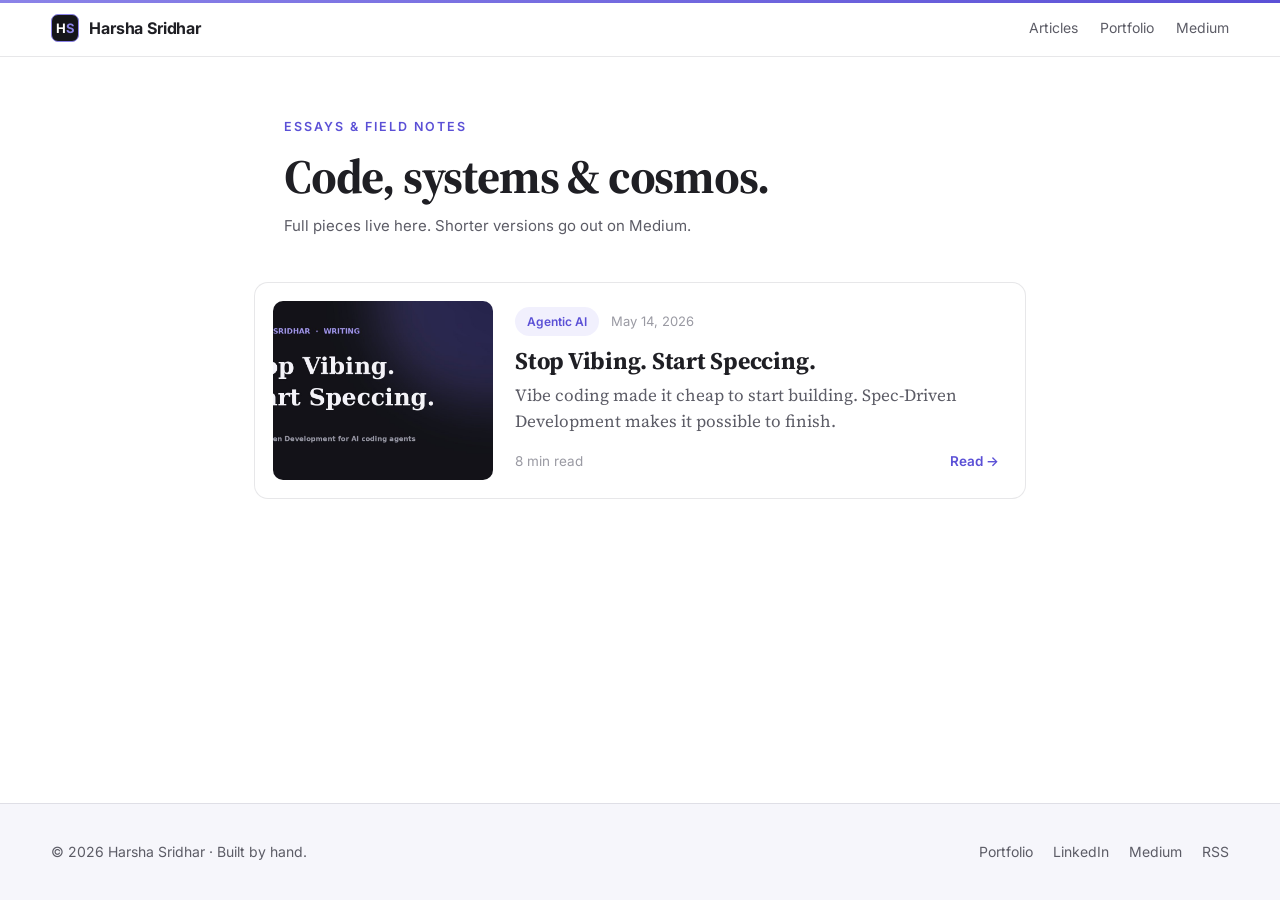
==== index.html @ 5231258b "added first blog" ====
<!DOCTYPE html>
<html lang="en">
<head>
<meta charset="UTF-8">
<meta name="viewport" content="width=device-width, initial-scale=1.0">
<title>Writing — Harsha Sridhar</title>
<meta name="description" content="Essays on distributed systems, agentic AI, and engineering by Harsha Sridhar (MS Harsha), Senior Software Engineer at Roku.">
<link rel="canonical" href="https://blog.msharsha.com/">
<meta name="author" content="Harsha Sridhar">
<meta property="og:type" content="website">
<meta property="og:title" content="Writing — Harsha Sridhar">
<meta property="og:description" content="Essays on distributed systems, agentic AI, and engineering.">
<meta property="og:url" content="https://blog.msharsha.com/">
<meta property="og:image" content="https://msharsha.com/og-image.jpg">
<meta name="twitter:card" content="summary_large_image">
<link rel="icon" href="https://msharsha.com/favicon.ico" sizes="any">
<link rel="apple-touch-icon" href="https://msharsha.com/apple-touch-icon.png">
<link rel="alternate" type="application/rss+xml" title="Harsha Sridhar — Writing" href="/feed.xml">
<link rel="preconnect" href="https://fonts.googleapis.com">
<link rel="preconnect" href="https://fonts.gstatic.com" crossorigin>
<link rel="stylesheet" href="https://fonts.googleapis.com/css2?family=Source+Serif+4:ital,opsz,wght@0,8..60,400;0,8..60,600;0,8..60,700;1,8..60,400&family=Inter:wght@400;500;600;700&display=swap" media="print" onload="this.media='all'">
<noscript><link rel="stylesheet" href="https://fonts.googleapis.com/css2?family=Source+Serif+4:ital,opsz,wght@0,8..60,400;0,8..60,600;0,8..60,700;1,8..60,400&family=Inter:wght@400;500;600;700&display=swap"></noscript>
<link rel="stylesheet" href="/style.css">
<script src="/components.js"></script>
<!-- Analytics (same GA4 property as the portfolio, so all traffic is in one place) -->
<script async src="https://www.googletagmanager.com/gtag/js?id=G-H9NJDMDFE2"></script>
<script>window.dataLayer=window.dataLayer||[];function gtag(){dataLayer.push(arguments);}gtag('js',new Date());gtag('config','G-H9NJDMDFE2');</script>
</head>
<body>

<site-header></site-header>

<main>

  <div class="masthead">
    <p class="eyebrow">Essays &amp; field notes</p>
    <h1>Code, systems &amp; cosmos.</h1>
    <p>Full pieces live here. Shorter versions go out on Medium.</p>
  </div>

  <ul class="feed">

    <!-- ▼▼ Newest post on top. Copy this whole <li> block for each new article. ▼▼ -->
    <li>
      <a class="card" href="/posts/stop-vibing-start-speccing.html">
        <div class="card-thumb">
          <img src="/images/cover-stop-vibing.jpg" alt="Stop Vibing. Start Speccing. — cover" width="220" height="140" loading="lazy" decoding="async">
        </div>
        <div class="card-body">
          <div class="card-top">
            <span class="chip">Agentic AI</span>
            <span class="card-date">May 14, 2026</span>
          </div>
          <h2 class="card-title">Stop Vibing. Start Speccing.</h2>
          <p class="card-dek">Vibe coding made it cheap to start building. Spec-Driven Development makes it possible to finish.</p>
          <div class="card-foot">
            <span>8 min read</span>
            <span class="arrow">Read →</span>
          </div>
        </div>
      </a>
    </li>
    <!-- ▲▲ end post block ▲▲ -->

  </ul>

</main>

<site-footer></site-footer>

</body>
</html>
---- style.css ----
/* ═══════════════════════════════════════════════════════════
   blog.msharsha.com — long-form reading theme
   Own identity (HS wordmark + portfolio purple). Generic
   editorial reading layout — NOT a clone of any platform.
   ═══════════════════════════════════════════════════════════ */

*,*::before,*::after{box-sizing:border-box;margin:0;padding:0}

:root{
  /* Ink + surface */
  --ink:#1f1f24;
  --ink-2:#5c5c66;
  --ink-3:#9a9aa3;
  --bg:#ffffff;
  --surface:#f6f6fb;
  --border:rgba(20,20,40,0.10);

  /* Brand — carried over from the portfolio so the two feel related */
  --accent:#5b50d6;       /* readable purple for links on white */
  --accent-soft:#8B83E8;  /* portfolio purple, used for accents/monogram */
  --accent-tint:rgba(139,131,232,0.12);

  /* Type */
  --serif:'Source Serif 4', Georgia, 'Times New Roman', serif;
  --sans:'Inter', -apple-system, BlinkMacSystemFont, 'Segoe UI', system-ui, sans-serif;
  --mono:'JetBrains Mono', 'Menlo', 'Monaco', 'Courier New', monospace;

  --max:700px;
}

html{-webkit-text-size-adjust:100%}
body{
  background:var(--bg);
  color:var(--ink);
  font-family:var(--serif);
  font-size:20px;
  line-height:1.75;
  -webkit-font-smoothing:antialiased;
  text-rendering:optimizeLegibility;
  /* sticky footer: header / content / footer — content takes the slack
     so the footer pins to the bottom even when a page is short */
  min-height:100vh;
  display:grid;
  grid-template-rows:auto 1fr auto;
}
site-header,site-footer{display:block}

/* thin brand bar at the very top */
body::before{
  content:'';position:fixed;top:0;left:0;right:0;height:3px;z-index:200;
  background:linear-gradient(90deg,var(--accent-soft),var(--accent));
}

a{color:var(--accent);text-decoration:none}
a:hover{text-decoration:underline}

/* ── SITE HEADER (rendered by <site-header> web component) ── */
.site-header{
  position:sticky;top:3px;z-index:100;
  background:rgba(255,255,255,0.88);backdrop-filter:saturate(180%) blur(10px);
  border-bottom:1px solid var(--border);
}
.site-header .inner{
  padding:14px clamp(20px,4vw,52px);
  display:flex;align-items:center;justify-content:space-between;
}
.brand{display:flex;align-items:center;gap:10px;font-family:var(--sans);font-weight:700;font-size:16px;color:var(--ink);letter-spacing:-.01em}
.brand:hover{text-decoration:none}
.brand .mono{
  width:28px;height:28px;border-radius:7px;flex-shrink:0;
  display:flex;align-items:center;justify-content:center;
  font-family:var(--sans);font-size:13px;font-weight:700;color:#fff;
  background:#15151a;border:1px solid var(--accent-soft);
}
.brand .mono em{color:var(--accent-soft);font-style:normal}
.nav{display:flex;align-items:center;gap:22px;font-family:var(--sans);font-size:14px}
.nav a{color:var(--ink-2)}
.nav a:hover{color:var(--ink);text-decoration:none}
@media(max-width:520px){.nav{gap:16px;font-size:13px}.brand span.full{display:none}}

/* ── SITE FOOTER (rendered by <site-footer> web component) ── */
.site-footer{
  border-top:1px solid var(--border);margin-top:80px;background:var(--surface);
}
.site-footer .inner{
  padding:36px clamp(20px,4vw,52px);
  display:flex;flex-wrap:wrap;gap:18px;align-items:center;justify-content:space-between;
  font-family:var(--sans);font-size:14px;color:var(--ink-2);
}
.site-footer a{color:var(--ink-2)}
.site-footer a:hover{color:var(--ink)}
.site-footer .flinks{display:flex;gap:20px;flex-wrap:wrap}

/* ── PAGE WRAP ── */
.page{max-width:var(--max);margin:0 auto;padding:56px 24px 40px}

/* ════════ INDEX — MASTHEAD + CARD FEED ════════ */
.masthead{max-width:760px;margin:0 auto;padding:60px 24px 30px}
.masthead .eyebrow{font-family:var(--sans);font-size:12.5px;font-weight:600;letter-spacing:.16em;text-transform:uppercase;color:var(--accent);margin-bottom:14px}
.masthead h1{font-family:var(--serif);font-size:clamp(34px,6vw,48px);font-weight:700;letter-spacing:-.025em;line-height:1.06;margin-bottom:12px}
.masthead p{font-family:var(--sans);font-size:15px;color:var(--ink-2);line-height:1.6;max-width:480px}

.feed{max-width:820px;margin:0 auto;padding:14px 24px 0;display:flex;flex-direction:column;gap:18px;list-style:none}
.card{display:flex;gap:22px;align-items:stretch;background:#fff;border:1px solid var(--border);border-radius:14px;padding:18px;transition:transform .18s ease,box-shadow .18s ease,border-color .18s ease}
.card:hover{text-decoration:none;transform:translateY(-3px);box-shadow:0 14px 36px rgba(20,20,40,.10);border-color:var(--accent-soft)}
.card-thumb{flex:0 0 220px;border-radius:10px;overflow:hidden;background:var(--surface)}
.card-thumb img{width:100%;height:100%;min-height:140px;object-fit:cover;display:block}
.card-body{flex:1;min-width:0;display:flex;flex-direction:column;padding:6px 8px 6px 0}
.card-top{display:flex;align-items:center;gap:12px;margin-bottom:10px}
.chip{font-family:var(--sans);font-size:12px;font-weight:600;color:var(--accent);background:var(--accent-tint);padding:4px 12px;border-radius:100px}
.card-date{font-family:var(--sans);font-size:13px;color:var(--ink-3)}
.card-title{font-family:var(--serif);font-size:24px;font-weight:700;line-height:1.22;letter-spacing:-.01em;color:var(--ink);margin-bottom:8px}
.card:hover .card-title{color:var(--accent)}
.card-dek{font-size:17px;color:var(--ink-2);line-height:1.5;margin-bottom:16px}
.card-foot{display:flex;align-items:center;justify-content:space-between;margin-top:auto;font-family:var(--sans);font-size:13.5px;color:var(--ink-3)}
.card-foot .arrow{color:var(--accent);font-weight:600}
@media(max-width:560px){
  .card{flex-direction:column;gap:0;padding:0;overflow:hidden}
  .card-thumb{flex:0 0 auto}
  .card-thumb img{min-height:0;aspect-ratio:2/1}
  .card-body{padding:18px 20px 20px}
}

/* Article cover / hero image */
.cover{display:block;width:100%;height:auto;border-radius:10px;margin:8px 0 40px}

/* ════════ ARTICLE ════════ */
.tags{display:flex;flex-wrap:wrap;gap:8px;margin-bottom:26px}
.tag{font-family:var(--sans);font-size:12.5px;color:var(--ink-2);background:var(--surface);border:1px solid var(--border);padding:5px 13px;border-radius:100px}

article h1, .page > h1{
  font-family:var(--serif);font-size:clamp(30px,5.2vw,44px);font-weight:700;
  line-height:1.14;letter-spacing:-.02em;color:var(--ink);margin-bottom:16px;
}
.subtitle{font-family:var(--serif);font-size:22px;font-weight:400;line-height:1.5;color:var(--ink-2);margin-bottom:34px}

/* Author / meta row */
.byline{display:flex;align-items:center;gap:13px;padding-bottom:24px;margin-bottom:8px}
.avatar{
  width:46px;height:46px;border-radius:50%;flex-shrink:0;
  display:flex;align-items:center;justify-content:center;color:#fff;
  font-family:var(--sans);font-size:16px;font-weight:700;
  background:linear-gradient(135deg,var(--accent-soft) 0%,var(--accent) 100%);
}
.byline .who{font-family:var(--sans);font-size:15px;font-weight:600;color:var(--ink)}
.byline .meta{font-family:var(--sans);font-size:13.5px;color:var(--ink-2);margin-top:2px}
.byline .meta a{color:var(--ink-2);text-decoration:underline}

/* Canonical / cross-post note */
.crosspost{
  font-family:var(--sans);font-size:13.5px;color:var(--ink-2);
  background:var(--surface);border:1px solid var(--border);border-radius:8px;
  padding:12px 16px;margin:0 0 40px;line-height:1.5;
}

/* Body */
article p{margin-bottom:28px}
article h2{font-family:var(--serif);font-size:28px;font-weight:700;line-height:1.25;letter-spacing:-.01em;margin:54px 0 16px}
article h3{font-family:var(--serif);font-size:23px;font-weight:700;line-height:1.3;margin:40px 0 12px}
article ul,article ol{margin:0 0 28px 1.2em}
article li{margin-bottom:10px}
strong{font-weight:700}
em{font-style:italic}

/* Pull quote */
.pull-quote{position:relative;margin:44px 0;padding-left:24px;font-size:24px;line-height:1.5;font-style:italic;color:var(--ink)}
.pull-quote::before{content:'';position:absolute;left:0;top:4px;bottom:4px;width:3px;background:var(--accent)}

/* Figures / diagrams (break slightly wider than the text column) */
figure{margin:44px -20px;text-align:center}
figure img,figure svg{width:100%;height:auto;display:block;border-radius:6px}
.inline-diagram{overflow-x:auto;background:var(--surface);border:1px solid var(--border);border-radius:8px;padding:20px}
figcaption{font-family:var(--sans);font-size:13px;color:var(--ink-3);margin-top:12px;line-height:1.5;padding:0 24px}

/* Code */
code{background:var(--surface);padding:2px 6px;border-radius:4px;font-family:var(--mono);font-size:.82em;border:1px solid var(--border)}
pre{background:#15151a;color:#e8e8ee;border-radius:8px;padding:22px 24px;margin:32px -8px;overflow-x:auto;font-family:var(--mono);font-size:14px;line-height:1.7}
pre code{background:none;border:none;padding:0;font-size:14px;color:inherit}

/* Section divider */
.divider{text-align:center;margin:46px 0;color:var(--ink-3);letter-spacing:.4em;font-size:13px;user-select:none}

/* References */
.refs{border-top:1px solid var(--border);padding-top:28px;margin-top:52px}
.refs h4{font-family:var(--sans);font-size:12.5px;font-weight:700;letter-spacing:.08em;text-transform:uppercase;color:var(--ink-3);margin-bottom:14px}
.refs ul{list-style:none;margin:0;padding:0;font-family:var(--sans);font-size:13.5px;line-height:1.95;color:var(--ink-2)}
.refs a{color:var(--ink-2);text-decoration:underline}
.refs a:hover{color:var(--ink)}

/* End-of-post CTA — your own, not a clap bar */
.endcta{border-top:1px solid var(--border);margin-top:52px;padding-top:32px;font-family:var(--sans)}
.endcta .h{font-family:var(--serif);font-size:22px;font-weight:700;color:var(--ink);margin-bottom:10px}
.endcta p{font-size:16px;color:var(--ink-2);line-height:1.6;margin-bottom:18px}
.endcta .btns{display:flex;gap:12px;flex-wrap:wrap}
.endcta .btn{display:inline-flex;align-items:center;gap:7px;font-size:14px;padding:9px 18px;border-radius:100px;border:1px solid var(--border);color:var(--ink);transition:background .2s,border-color .2s}
.endcta .btn:hover{text-decoration:none;background:var(--accent-tint);border-color:var(--accent-soft)}
.endcta .btn.primary{background:var(--accent);color:#fff;border-color:var(--accent)}
.endcta .btn.primary:hover{background:#4a40c4}

@media(max-width:480px){
  body{font-size:18px}
  .subtitle{font-size:18px}
  figure{margin:36px -8px}
  pre{margin:28px -8px;padding:16px 14px}
}
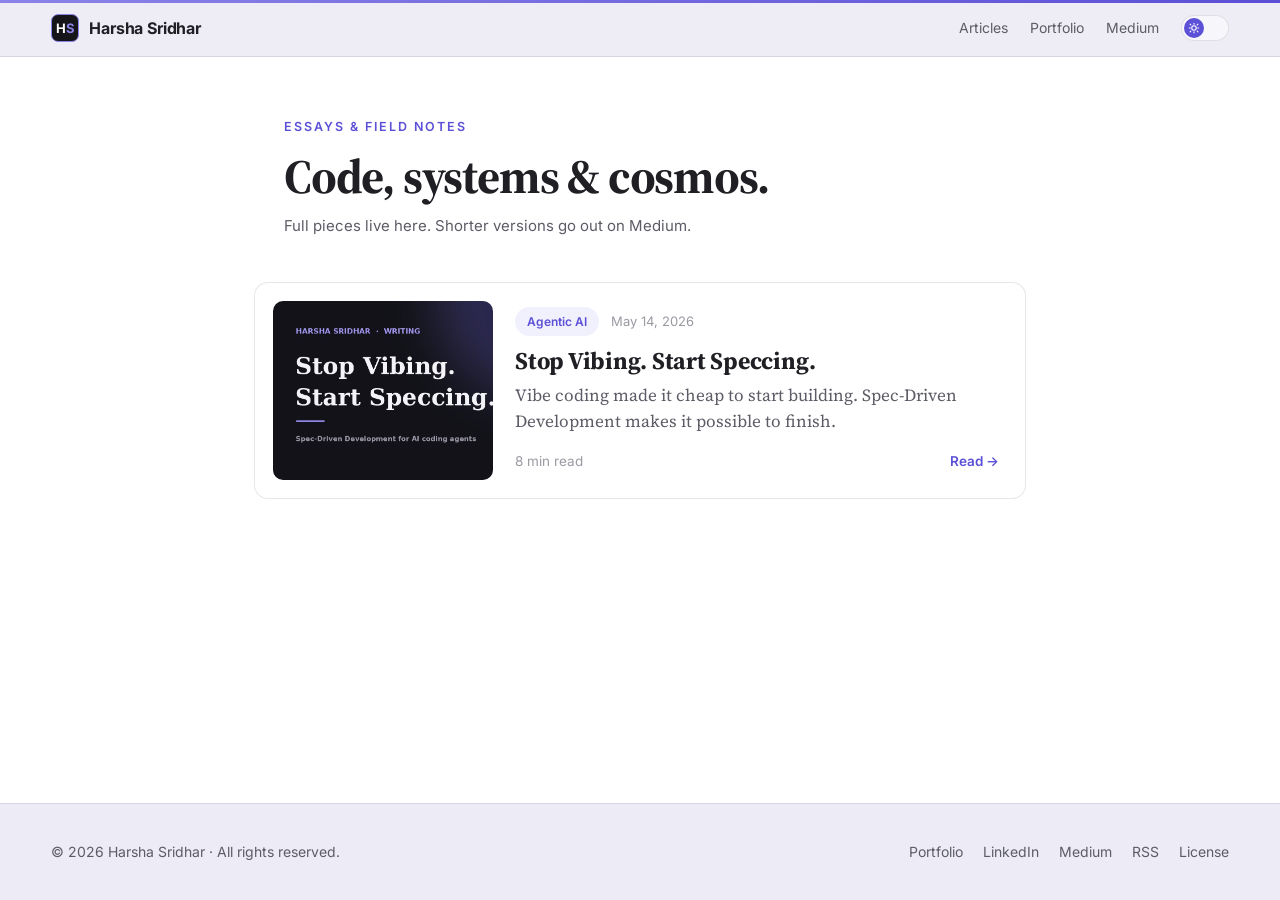
==== commit f1e42410: "display issue for mobile, license added, light/dark mode toggle added" ====
--- a/index.html
+++ b/index.html
@@ -3,12 +3,14 @@
 <head>
 <meta charset="UTF-8">
 <meta name="viewport" content="width=device-width, initial-scale=1.0">
-<title>Writing — Harsha Sridhar</title>
+<script>(function(){try{var s=localStorage.getItem('theme');document.documentElement.setAttribute('data-theme',(s==='light'||s==='dark')?s:(matchMedia('(prefers-color-scheme:dark)').matches?'dark':'light'));}catch(e){}})();</script>
+<title>Blog — Harsha Sridhar</title>
 <meta name="description" content="Essays on distributed systems, agentic AI, and engineering by Harsha Sridhar (MS Harsha), Senior Software Engineer at Roku.">
 <link rel="canonical" href="https://blog.msharsha.com/">
 <meta name="author" content="Harsha Sridhar">
+<meta name="copyright" content="© 2026 Harsha Sridhar. All rights reserved.">
 <meta property="og:type" content="website">
-<meta property="og:title" content="Writing — Harsha Sridhar">
+<meta property="og:title" content="Blog — Harsha Sridhar">
 <meta property="og:description" content="Essays on distributed systems, agentic AI, and engineering.">
 <meta property="og:url" content="https://blog.msharsha.com/">
 <meta property="og:image" content="https://msharsha.com/og-image.jpg">
--- a/style.css
+++ b/style.css
@@ -11,9 +11,17 @@
   --ink:#1f1f24;
   --ink-2:#5c5c66;
   --ink-3:#9a9aa3;
+  color-scheme:light;
   --bg:#ffffff;
   --surface:#f6f6fb;
+  --chrome:#edecf6;
   --border:rgba(20,20,40,0.10);
+  --card-bg:#ffffff;
+  --header-bg:rgba(237,236,246,0.9);
+  --mono-bg:#15151a;
+  --shadow:rgba(20,20,40,0.10);
+  --accent-hover:#4a40c4;
+  --on-accent:#ffffff;
 
   /* Brand — carried over from the portfolio so the two feel related */
   --accent:#5b50d6;       /* readable purple for links on white */
@@ -26,6 +34,28 @@
   --mono:'JetBrains Mono', 'Menlo', 'Monaco', 'Courier New', monospace;
 
   --max:700px;
+}
+
+/* Dark theme — applied when the no-flash script sets data-theme="dark"
+   (from the visitor's saved choice or, on first visit, their OS setting) */
+:root[data-theme="dark"]{
+  color-scheme:dark;
+  --ink:#e9e9f0;
+  --ink-2:#a6a6b3;
+  --ink-3:#71717e;
+  --bg:#0f0f14;
+  --surface:#181820;
+  --chrome:#15151c;
+  --border:rgba(255,255,255,0.13);
+  --card-bg:#16161d;
+  --header-bg:rgba(18,18,24,0.85);
+  --mono-bg:#2a2a36;
+  --shadow:rgba(0,0,0,0.5);
+  --accent:#a79ef4;
+  --accent-soft:#8B83E8;
+  --accent-tint:rgba(139,131,232,0.20);
+  --accent-hover:#b6aef7;
+  --on-accent:#15151c;
 }
 
 html{-webkit-text-size-adjust:100%}
@@ -42,8 +72,10 @@
   min-height:100vh;
   display:grid;
   grid-template-rows:auto 1fr auto;
-}
-site-header,site-footer{display:block}
+  grid-template-columns:minmax(0,1fr); /* clamp column to viewport so wide kids (code blocks) can't stretch the page */
+}
+site-header,site-footer{display:block;min-width:0}
+main{min-width:0}
 
 /* thin brand bar at the very top */
 body::before{
@@ -57,7 +89,7 @@
 /* ── SITE HEADER (rendered by <site-header> web component) ── */
 .site-header{
   position:sticky;top:3px;z-index:100;
-  background:rgba(255,255,255,0.88);backdrop-filter:saturate(180%) blur(10px);
+  background:var(--header-bg);backdrop-filter:saturate(180%) blur(10px);
   border-bottom:1px solid var(--border);
 }
 .site-header .inner{
@@ -70,17 +102,22 @@
   width:28px;height:28px;border-radius:7px;flex-shrink:0;
   display:flex;align-items:center;justify-content:center;
   font-family:var(--sans);font-size:13px;font-weight:700;color:#fff;
-  background:#15151a;border:1px solid var(--accent-soft);
+  background:var(--mono-bg);border:1px solid var(--accent-soft);
 }
 .brand .mono em{color:var(--accent-soft);font-style:normal}
 .nav{display:flex;align-items:center;gap:22px;font-family:var(--sans);font-size:14px}
 .nav a{color:var(--ink-2)}
 .nav a:hover{color:var(--ink);text-decoration:none}
+.theme-toggle{position:relative;flex-shrink:0;width:48px;height:26px;padding:0;border:1px solid var(--border);border-radius:100px;background:var(--surface);cursor:pointer;transition:background .2s,border-color .2s}
+.theme-toggle:hover{border-color:var(--accent-soft)}
+.theme-toggle .knob{position:absolute;top:2px;left:2px;width:20px;height:20px;border-radius:50%;background:var(--accent);color:var(--on-accent);display:flex;align-items:center;justify-content:center;transition:transform .22s cubic-bezier(0.22,1,0.36,1),background .2s}
+.theme-toggle .knob svg{width:12px;height:12px;display:block}
+:root[data-theme="dark"] .theme-toggle .knob{transform:translateX(22px)}
 @media(max-width:520px){.nav{gap:16px;font-size:13px}.brand span.full{display:none}}
 
 /* ── SITE FOOTER (rendered by <site-footer> web component) ── */
 .site-footer{
-  border-top:1px solid var(--border);margin-top:80px;background:var(--surface);
+  border-top:1px solid var(--border);margin-top:80px;background:var(--chrome);
 }
 .site-footer .inner{
   padding:36px clamp(20px,4vw,52px);
@@ -92,7 +129,7 @@
 .site-footer .flinks{display:flex;gap:20px;flex-wrap:wrap}
 
 /* ── PAGE WRAP ── */
-.page{max-width:var(--max);margin:0 auto;padding:56px 24px 40px}
+.page{width:100%;max-width:var(--max);margin:0 auto;padding:56px 24px 40px}
 
 /* ════════ INDEX — MASTHEAD + CARD FEED ════════ */
 .masthead{max-width:760px;margin:0 auto;padding:60px 24px 30px}
@@ -101,10 +138,10 @@
 .masthead p{font-family:var(--sans);font-size:15px;color:var(--ink-2);line-height:1.6;max-width:480px}
 
 .feed{max-width:820px;margin:0 auto;padding:14px 24px 0;display:flex;flex-direction:column;gap:18px;list-style:none}
-.card{display:flex;gap:22px;align-items:stretch;background:#fff;border:1px solid var(--border);border-radius:14px;padding:18px;transition:transform .18s ease,box-shadow .18s ease,border-color .18s ease}
-.card:hover{text-decoration:none;transform:translateY(-3px);box-shadow:0 14px 36px rgba(20,20,40,.10);border-color:var(--accent-soft)}
+.card{display:flex;gap:22px;align-items:stretch;background:var(--card-bg);border:1px solid var(--border);border-radius:14px;padding:18px;transition:transform .18s ease,box-shadow .18s ease,border-color .18s ease}
+.card:hover{text-decoration:none;transform:translateY(-3px);box-shadow:0 14px 36px var(--shadow);border-color:var(--accent-soft)}
 .card-thumb{flex:0 0 220px;border-radius:10px;overflow:hidden;background:var(--surface)}
-.card-thumb img{width:100%;height:100%;min-height:140px;object-fit:cover;display:block}
+.card-thumb img{width:100%;height:100%;min-height:140px;object-fit:cover;object-position:left center;display:block}
 .card-body{flex:1;min-width:0;display:flex;flex-direction:column;padding:6px 8px 6px 0}
 .card-top{display:flex;align-items:center;gap:12px;margin-bottom:10px}
 .chip{font-family:var(--sans);font-size:12px;font-weight:600;color:var(--accent);background:var(--accent-tint);padding:4px 12px;border-radius:100px}
@@ -154,6 +191,8 @@
 }
 
 /* Body */
+article{overflow-wrap:break-word}
+.refs a{word-break:break-word}
 article p{margin-bottom:28px}
 article h2{font-family:var(--serif);font-size:28px;font-weight:700;line-height:1.25;letter-spacing:-.01em;margin:54px 0 16px}
 article h3{font-family:var(--serif);font-size:23px;font-weight:700;line-height:1.3;margin:40px 0 12px}
@@ -194,8 +233,8 @@
 .endcta .btns{display:flex;gap:12px;flex-wrap:wrap}
 .endcta .btn{display:inline-flex;align-items:center;gap:7px;font-size:14px;padding:9px 18px;border-radius:100px;border:1px solid var(--border);color:var(--ink);transition:background .2s,border-color .2s}
 .endcta .btn:hover{text-decoration:none;background:var(--accent-tint);border-color:var(--accent-soft)}
-.endcta .btn.primary{background:var(--accent);color:#fff;border-color:var(--accent)}
-.endcta .btn.primary:hover{background:#4a40c4}
+.endcta .btn.primary{background:var(--accent);color:var(--on-accent);border-color:var(--accent)}
+.endcta .btn.primary:hover{background:var(--accent-hover)}
 
 @media(max-width:480px){
   body{font-size:18px}
